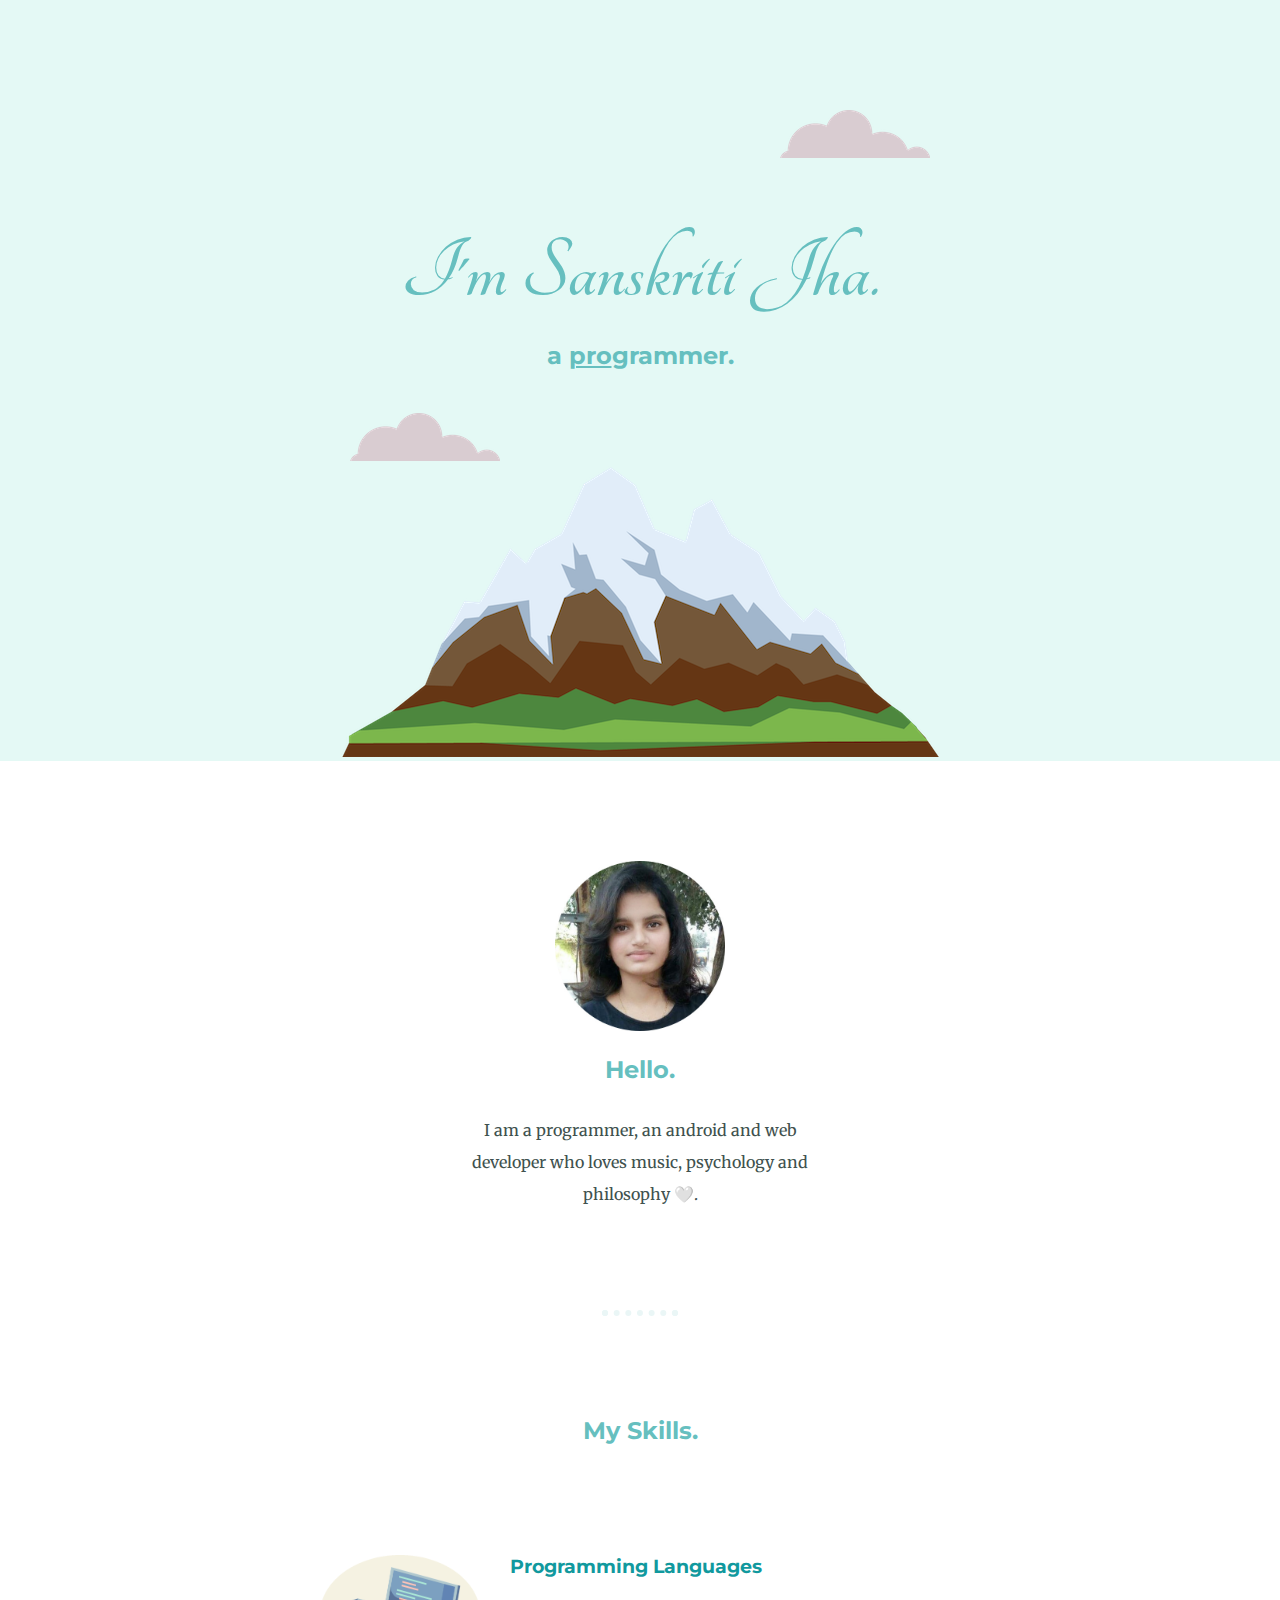
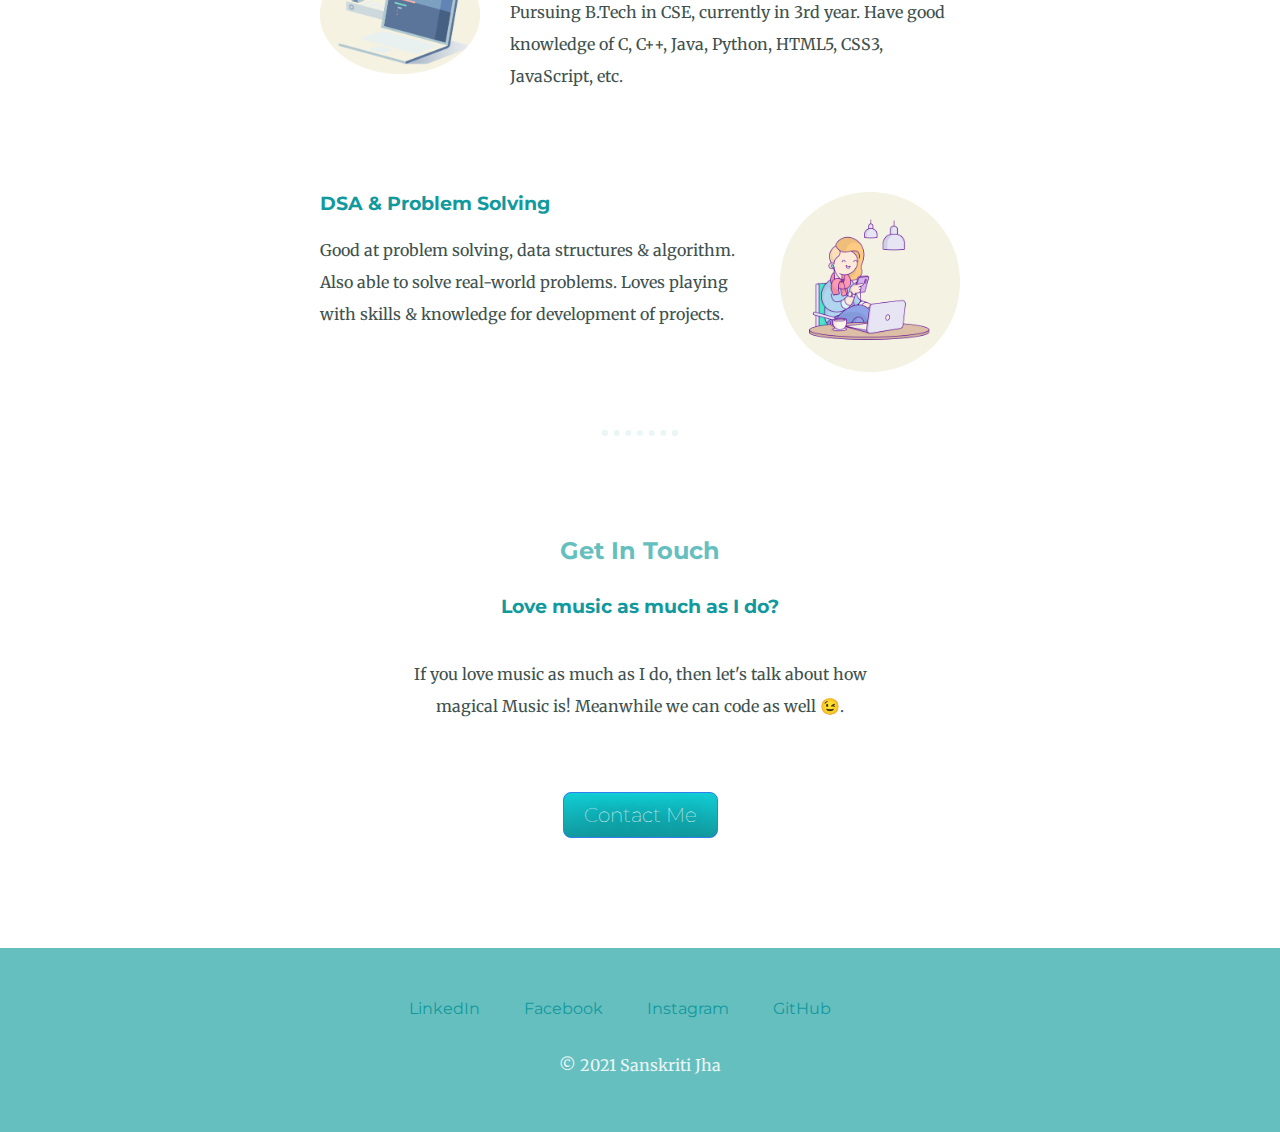
==== index.html @ c0db3d0e "HTML CSS" ====
<!DOCTYPE html>
<html lang="en" dir="ltr">
  <head>
    <meta charset="utf-8">
    <title>Sanskriti Jha</title>
    <link rel="stylesheet" href="CSS\styles.css">
    <link rel="icon" href="Icons\experience.png">
    <link href="https:\\fonts.googleapis.com\css2?family=Merriweather&family=Montserrat&family=Tangerine&display=swap" rel="stylesheet">
  </head>
  <body>
    <div class="top-container">
      <img class="top-cloud" src="My Site\cloud.png" alt="cloud-img">
      <h1>I'm Sanskriti Jha.</h1>
      <h2>a <span class="pro"> pro</span>grammer.</h2>
      <img class="bottom-cloud" src="My Site\cloud.png" alt="cloud-img">
      <img src="My Site\mountain.png" alt="mountain-img">
    </div>
    <div class="middle-container">
      <div class="profile">
        <img src="My Site\sanskriti.jpg" alt="Profile Picture" height="170"/>
        <h2>Hello.</h2>
        <p class="intro">I am a programmer, an android and web developer who loves music, psychology and philosophy 🤍.</p>
      </div>
      <hr>
      <div class="skills">
        <h2>My Skills.</h2>
        <div class="skill-row">
          <img class="coding" src="My Site\circle.comp1.gif" alt="Coding">
          <h3>Programming Languages</h3>
          <p class="p1">Pursuing B.Tech in CSE, currently in 3rd year.
             Have good knowledge of C, C++, Java, Python, HTML5, CSS3, JavaScript, etc.</p>
        </div>
        <div class="skill-row">
          <img class="music" src="My Site\circle.music.gif" alt="Music">
          <h3>DSA & Problem Solving</h3>
          <p class="p2">Good at problem solving, data structures & algorithm. Also able to solve real-world problems. Loves playing with skills & knowledge for development of projects.</p>
        </div>
      </div>
      <hr>
      <div class="contact-me">
        <h2>Get In Touch</h2>
        <h3>Love music as much as I do?</h3>
        <p class="message"> If you love music as much as I do, then let's talk about how magical Music is! Meanwhile we can code as well 😉.</p>
        <a class="btn" href="mailto:sanskriti.jha@live.in">Contact Me</a>
      </div>
  </div>
    <div class="bottom-container">
      <a class="fotter-link" href="https:\\www.linkedin.com/in/sanskriti-jha\" target="_blank">LinkedIn</a>
      <a class="footer-link" href="https:\\www.facebook.com\sanskriti.jha.9" target="_blank">Facebook</a>
      <a class="footer-link" href="https:\\www.instagram.com\sansjha_4900\" target="_blank">Instagram</a>
      <a class="footer-link" href="https:\\github.com\sansjha4900" target="_blank">GitHub</a>
      <a class="footer-link" href="https:\\wa.me\+917566977295" target="_blank"></a>
      <p class="copyright">© 2021 Sanskriti Jha</p>
    </div>
  </body>
</html>
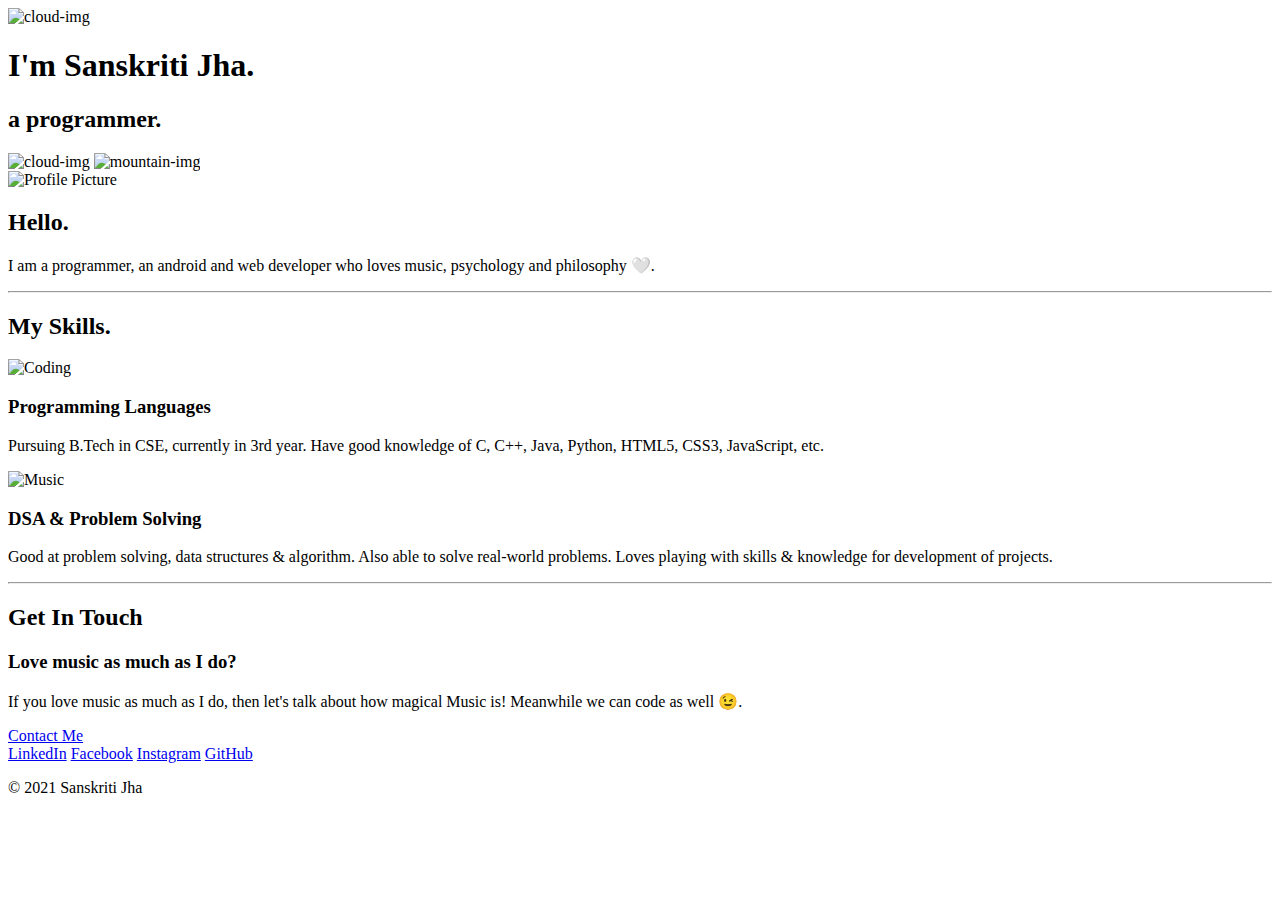
==== commit c80bddd4: "Add files via upload" ====
--- a/index.html
+++ b/index.html
@@ -1,56 +1,56 @@
-<!DOCTYPE html>
-<html lang="en" dir="ltr">
-  <head>
-    <meta charset="utf-8">
-    <title>Sanskriti Jha</title>
-    <link rel="stylesheet" href="CSS\styles.css">
-    <link rel="icon" href="Icons\experience.png">
-    <link href="https:\\fonts.googleapis.com\css2?family=Merriweather&family=Montserrat&family=Tangerine&display=swap" rel="stylesheet">
-  </head>
-  <body>
-    <div class="top-container">
-      <img class="top-cloud" src="My Site\cloud.png" alt="cloud-img">
-      <h1>I'm Sanskriti Jha.</h1>
-      <h2>a <span class="pro"> pro</span>grammer.</h2>
-      <img class="bottom-cloud" src="My Site\cloud.png" alt="cloud-img">
-      <img src="My Site\mountain.png" alt="mountain-img">
-    </div>
-    <div class="middle-container">
-      <div class="profile">
-        <img src="My Site\sanskriti.jpg" alt="Profile Picture" height="170"/>
-        <h2>Hello.</h2>
-        <p class="intro">I am a programmer, an android and web developer who loves music, psychology and philosophy 🤍.</p>
-      </div>
-      <hr>
-      <div class="skills">
-        <h2>My Skills.</h2>
-        <div class="skill-row">
-          <img class="coding" src="My Site\circle.comp1.gif" alt="Coding">
-          <h3>Programming Languages</h3>
-          <p class="p1">Pursuing B.Tech in CSE, currently in 3rd year.
-             Have good knowledge of C, C++, Java, Python, HTML5, CSS3, JavaScript, etc.</p>
-        </div>
-        <div class="skill-row">
-          <img class="music" src="My Site\circle.music.gif" alt="Music">
-          <h3>DSA & Problem Solving</h3>
-          <p class="p2">Good at problem solving, data structures & algorithm. Also able to solve real-world problems. Loves playing with skills & knowledge for development of projects.</p>
-        </div>
-      </div>
-      <hr>
-      <div class="contact-me">
-        <h2>Get In Touch</h2>
-        <h3>Love music as much as I do?</h3>
-        <p class="message"> If you love music as much as I do, then let's talk about how magical Music is! Meanwhile we can code as well 😉.</p>
-        <a class="btn" href="mailto:sanskriti.jha@live.in">Contact Me</a>
-      </div>
-  </div>
-    <div class="bottom-container">
-      <a class="fotter-link" href="https:\\www.linkedin.com/in/sanskriti-jha\" target="_blank">LinkedIn</a>
-      <a class="footer-link" href="https:\\www.facebook.com\sanskriti.jha.9" target="_blank">Facebook</a>
-      <a class="footer-link" href="https:\\www.instagram.com\sansjha_4900\" target="_blank">Instagram</a>
-      <a class="footer-link" href="https:\\github.com\sansjha4900" target="_blank">GitHub</a>
-      <a class="footer-link" href="https:\\wa.me\+917566977295" target="_blank"></a>
-      <p class="copyright">© 2021 Sanskriti Jha</p>
-    </div>
-  </body>
-</html>
+<!DOCTYPE html>
+<html lang="en" dir="ltr">
+  <head>
+    <meta charset="utf-8">
+    <title>Sanskriti Jha</title>
+    <link rel="stylesheet" href="C:\Users\RITES\Desktop\Atom\Project\CSS\styles.css">
+    <link rel="icon" href="C:\Users\RITES\Desktop\Atom\Project\Icons\experience.png">
+    <link href="https:\\fonts.googleapis.com\css2?family=Merriweather&family=Montserrat&family=Tangerine&display=swap" rel="stylesheet">
+  </head>
+  <body>
+    <div class="top-container">
+      <img class="top-cloud" src="C:\Users\RITES\Desktop\Atom\Project\CSS - My Site\cloud.png" alt="cloud-img">
+      <h1>I'm Sanskriti Jha.</h1>
+      <h2>a <span class="pro"> pro</span>grammer.</h2>
+      <img class="bottom-cloud" src="C:\Users\RITES\Desktop\Atom\Project\CSS - My Site\cloud.png" alt="cloud-img">
+      <img src="C:\Users\RITES\Desktop\Atom\Project\CSS - My Site\mountain.png" alt="mountain-img">
+    </div>
+    <div class="middle-container">
+      <div class="profile">
+        <img src="C:\Users\RITES\Desktop\Atom\Project\CSS - My Site\sanskriti.jpg" alt="Profile Picture" height="170"/>
+        <h2>Hello.</h2>
+        <p class="intro">I am a programmer, an android and web developer who loves music, psychology and philosophy 🤍.</p>
+      </div>
+      <hr>
+      <div class="skills">
+        <h2>My Skills.</h2>
+        <div class="skill-row">
+          <img class="coding" src="C:\Users\RITES\Desktop\Atom\Project\CSS - My Site\circle.comp1.gif" alt="Coding">
+          <h3>Programming Languages</h3>
+          <p class="p1">Pursuing B.Tech in CSE, currently in 3rd year.
+             Have good knowledge of C, C++, Java, Python, HTML5, CSS3, JavaScript, etc.</p>
+        </div>
+        <div class="skill-row">
+          <img class="music" src="C:\Users\RITES\Desktop\Atom\Project\CSS - My Site\circle.music.gif" alt="Music">
+          <h3>DSA & Problem Solving</h3>
+          <p class="p2">Good at problem solving, data structures & algorithm. Also able to solve real-world problems. Loves playing with skills & knowledge for development of projects.</p>
+        </div>
+      </div>
+      <hr>
+      <div class="contact-me">
+        <h2>Get In Touch</h2>
+        <h3>Love music as much as I do?</h3>
+        <p class="message"> If you love music as much as I do, then let's talk about how magical Music is! Meanwhile we can code as well 😉.</p>
+        <a class="btn" href="mailto:sanskriti.jha@live.in">Contact Me</a>
+      </div>
+  </div>
+    <div class="bottom-container">
+      <a class="fotter-link" href="https:\\www.linkedin.com/in/sanskriti-jha\" target="_blank">LinkedIn</a>
+      <a class="footer-link" href="https:\\www.facebook.com\sanskriti.jha.9" target="_blank">Facebook</a>
+      <a class="footer-link" href="https:\\www.instagram.com\sansjha_4900\" target="_blank">Instagram</a>
+      <a class="footer-link" href="https:\\github.com\sansjha4900" target="_blank">GitHub</a>
+      <a class="footer-link" href="https:\\wa.me\+917566977295" target="_blank"></a>
+      <p class="copyright">© 2021 Sanskriti Jha</p>
+    </div>
+  </body>
+</html>
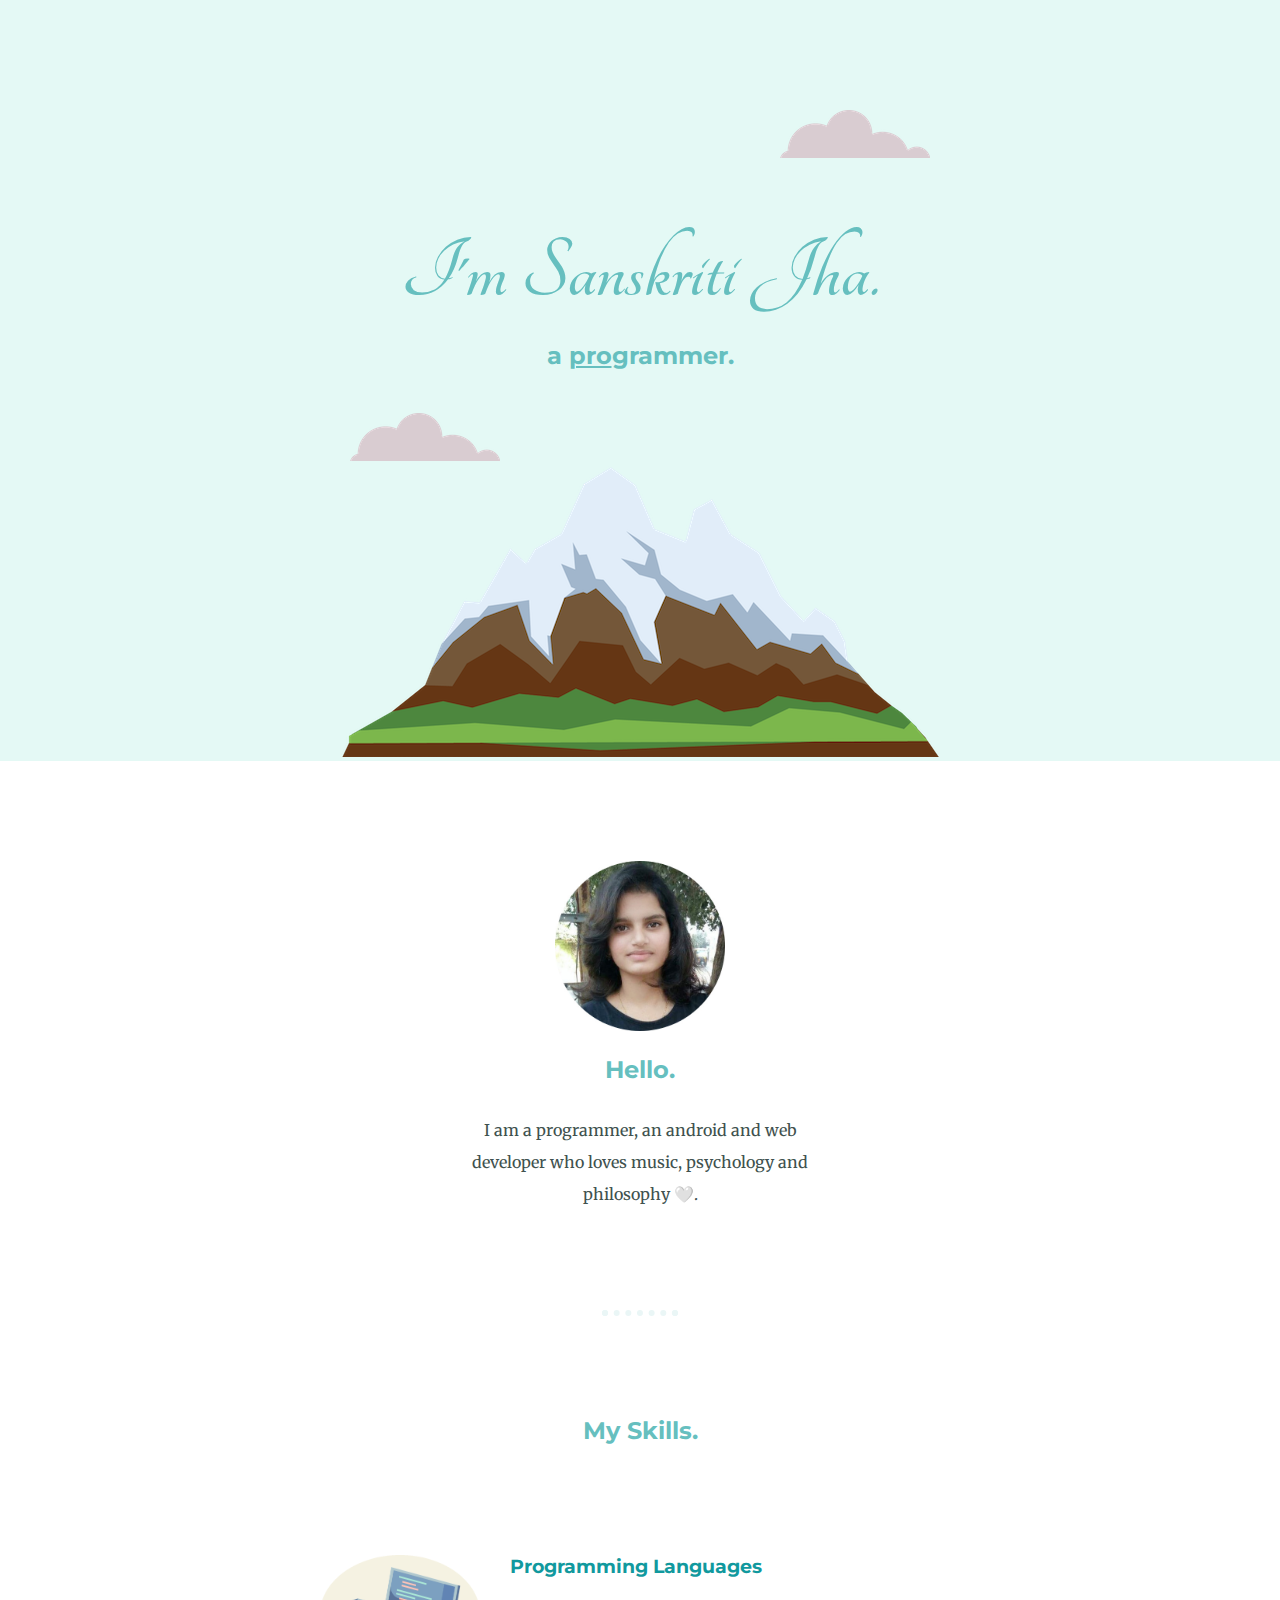
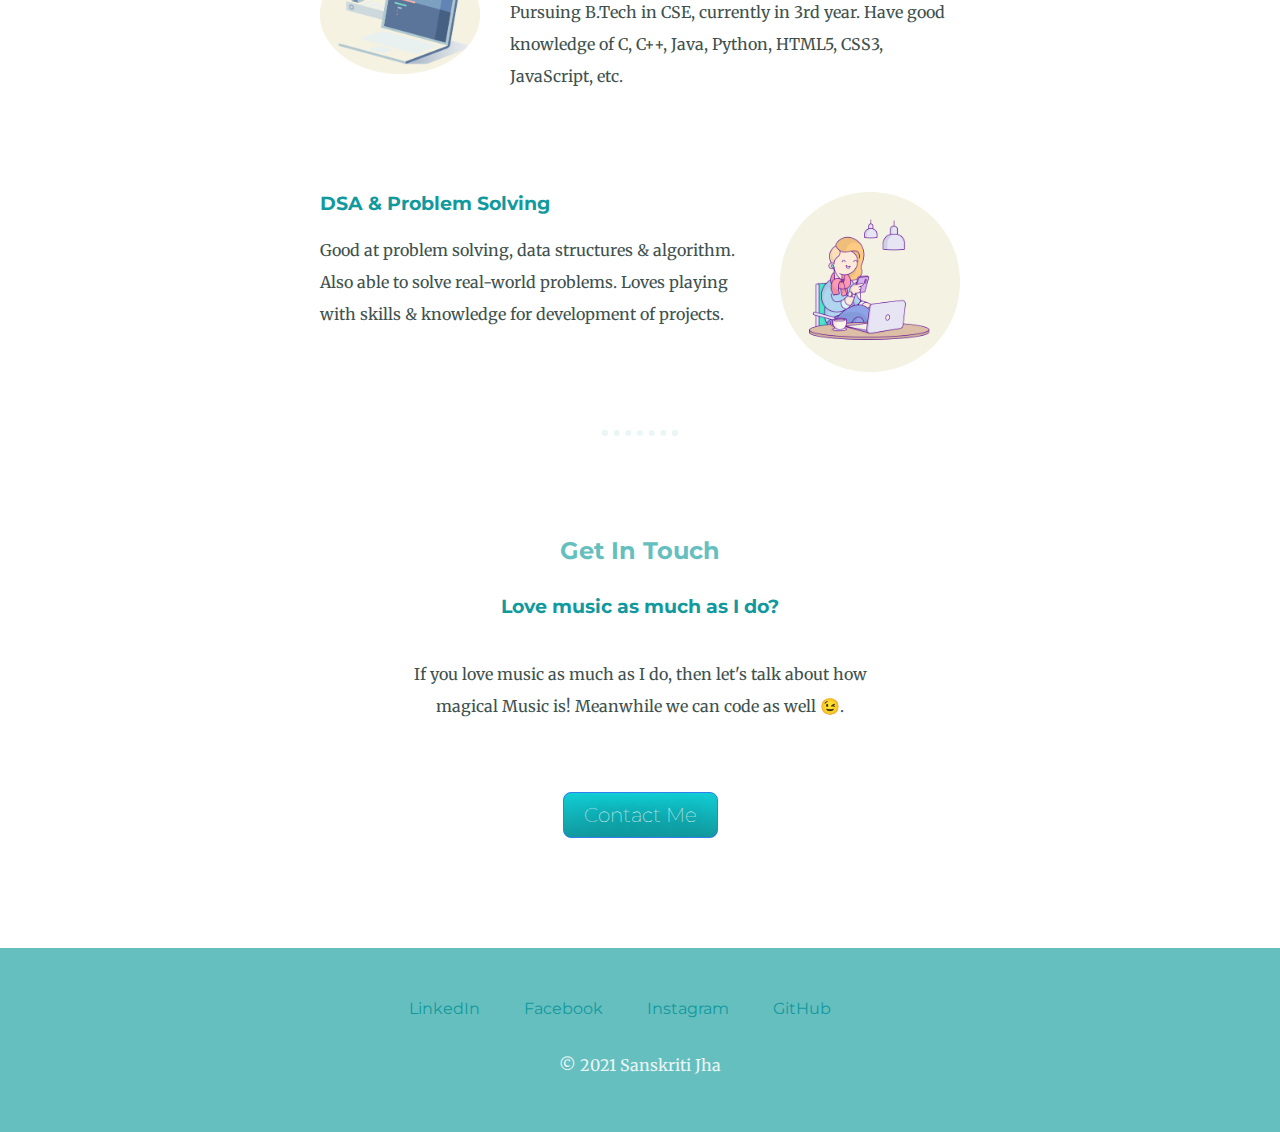
==== commit fc672e44: "Update index.html" ====
--- a/index.html
+++ b/index.html
@@ -3,21 +3,21 @@
   <head>
     <meta charset="utf-8">
     <title>Sanskriti Jha</title>
-    <link rel="stylesheet" href="C:\Users\RITES\Desktop\Atom\Project\CSS\styles.css">
-    <link rel="icon" href="C:\Users\RITES\Desktop\Atom\Project\Icons\experience.png">
+    <link rel="stylesheet" href="CSS\styles.css">
+    <link rel="icon" href="Icons\experience.png">
     <link href="https:\\fonts.googleapis.com\css2?family=Merriweather&family=Montserrat&family=Tangerine&display=swap" rel="stylesheet">
   </head>
   <body>
     <div class="top-container">
-      <img class="top-cloud" src="C:\Users\RITES\Desktop\Atom\Project\CSS - My Site\cloud.png" alt="cloud-img">
+      <img class="top-cloud" src="cloud.png" alt="cloud-img">
       <h1>I'm Sanskriti Jha.</h1>
       <h2>a <span class="pro"> pro</span>grammer.</h2>
-      <img class="bottom-cloud" src="C:\Users\RITES\Desktop\Atom\Project\CSS - My Site\cloud.png" alt="cloud-img">
-      <img src="C:\Users\RITES\Desktop\Atom\Project\CSS - My Site\mountain.png" alt="mountain-img">
+      <img class="bottom-cloud" src="cloud.png" alt="cloud-img">
+      <img src="mountain.png" alt="mountain-img">
     </div>
     <div class="middle-container">
       <div class="profile">
-        <img src="C:\Users\RITES\Desktop\Atom\Project\CSS - My Site\sanskriti.jpg" alt="Profile Picture" height="170"/>
+        <img src="sanskriti.jpg" alt="Profile Picture" height="170"/>
         <h2>Hello.</h2>
         <p class="intro">I am a programmer, an android and web developer who loves music, psychology and philosophy 🤍.</p>
       </div>
@@ -25,13 +25,13 @@
       <div class="skills">
         <h2>My Skills.</h2>
         <div class="skill-row">
-          <img class="coding" src="C:\Users\RITES\Desktop\Atom\Project\CSS - My Site\circle.comp1.gif" alt="Coding">
+          <img class="coding" src="circle.comp1.gif" alt="Coding">
           <h3>Programming Languages</h3>
           <p class="p1">Pursuing B.Tech in CSE, currently in 3rd year.
              Have good knowledge of C, C++, Java, Python, HTML5, CSS3, JavaScript, etc.</p>
         </div>
         <div class="skill-row">
-          <img class="music" src="C:\Users\RITES\Desktop\Atom\Project\CSS - My Site\circle.music.gif" alt="Music">
+          <img class="music" src="circle.music.gif" alt="Music">
           <h3>DSA & Problem Solving</h3>
           <p class="p2">Good at problem solving, data structures & algorithm. Also able to solve real-world problems. Loves playing with skills & knowledge for development of projects.</p>
         </div>
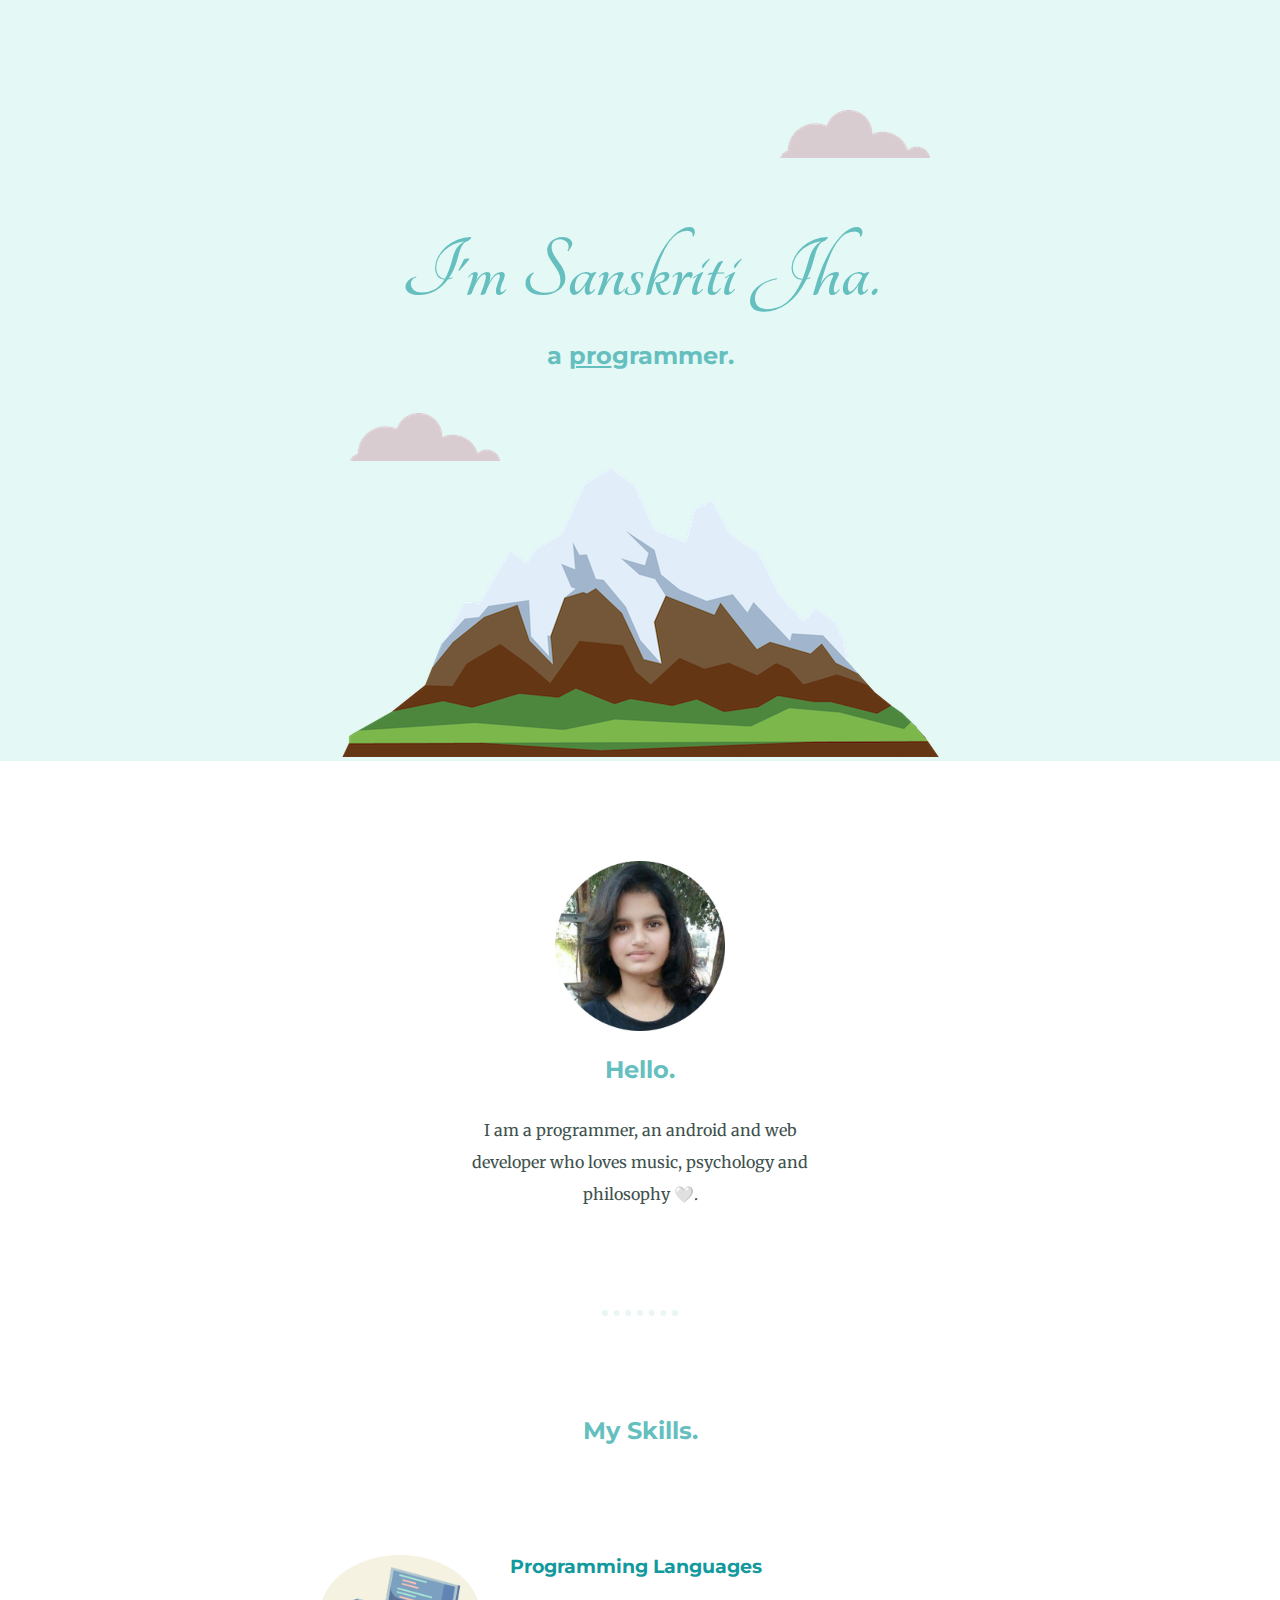
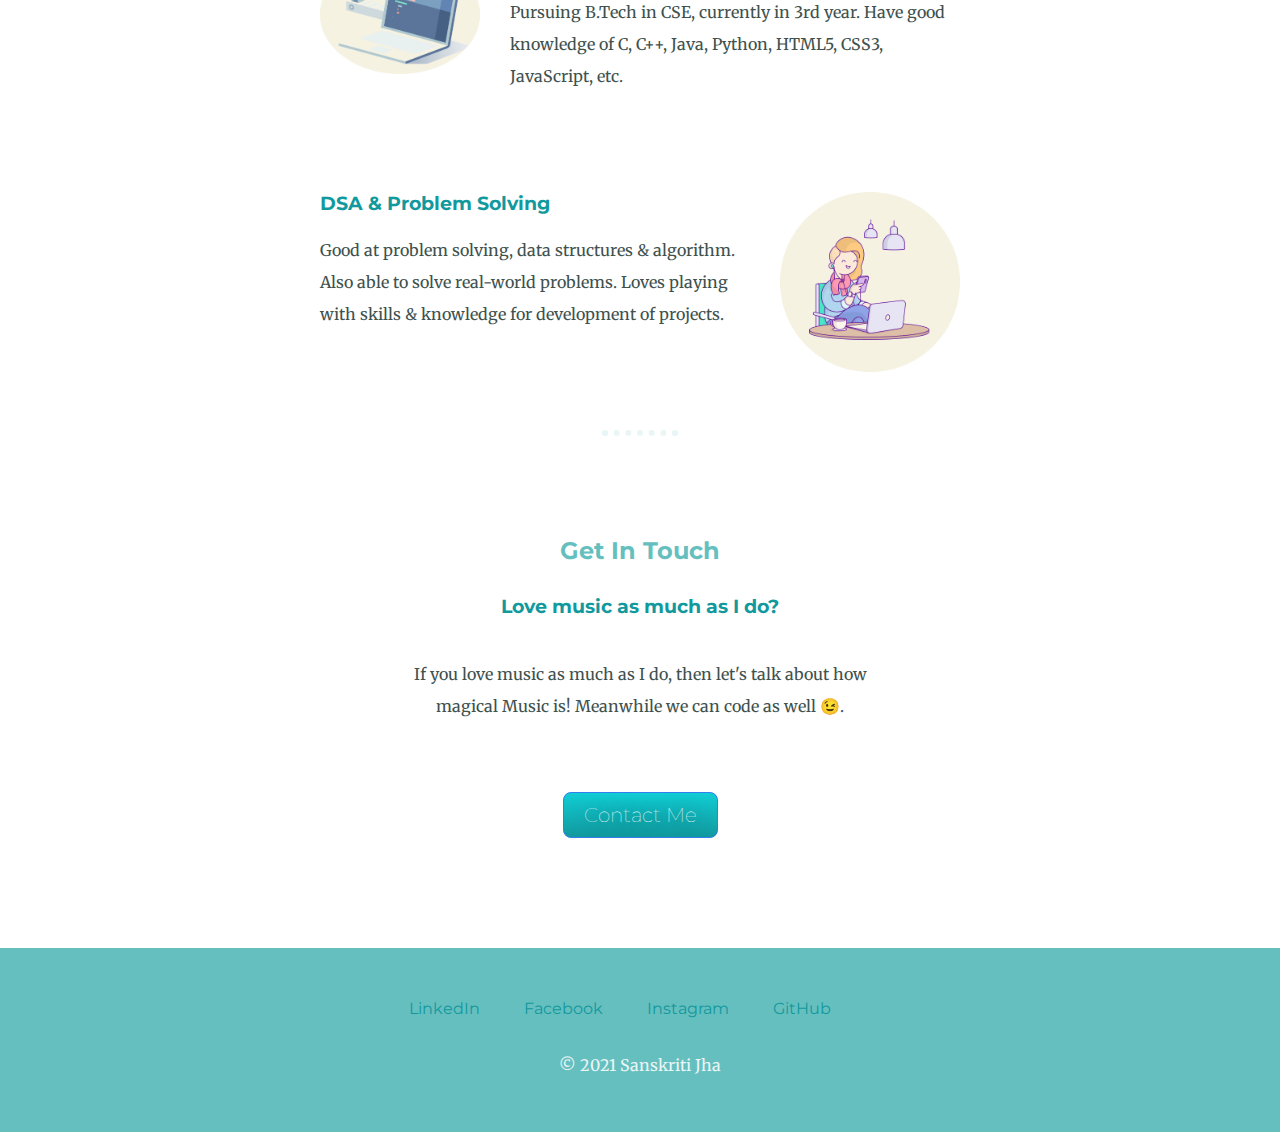
==== commit 220dc223: "Update index.html" ====
--- a/index.html
+++ b/index.html
@@ -3,9 +3,9 @@
   <head>
     <meta charset="utf-8">
     <title>Sanskriti Jha</title>
-    <link rel="stylesheet" href="CSS\styles.css">
-    <link rel="icon" href="Icons\experience.png">
-    <link href="https:\\fonts.googleapis.com\css2?family=Merriweather&family=Montserrat&family=Tangerine&display=swap" rel="stylesheet">
+    <link rel="stylesheet" href="CSS/styles.css">
+    <link rel="icon" href="Icons/experience.png">
+    <link href="https://fonts.googleapis.com/css2?family=Merriweather&family=Montserrat&family=Tangerine&display=swap" rel="stylesheet">
   </head>
   <body>
     <div class="top-container">
@@ -45,11 +45,11 @@
       </div>
   </div>
     <div class="bottom-container">
-      <a class="fotter-link" href="https:\\www.linkedin.com/in/sanskriti-jha\" target="_blank">LinkedIn</a>
-      <a class="footer-link" href="https:\\www.facebook.com\sanskriti.jha.9" target="_blank">Facebook</a>
-      <a class="footer-link" href="https:\\www.instagram.com\sansjha_4900\" target="_blank">Instagram</a>
-      <a class="footer-link" href="https:\\github.com\sansjha4900" target="_blank">GitHub</a>
-      <a class="footer-link" href="https:\\wa.me\+917566977295" target="_blank"></a>
+      <a class="fotter-link" href="https://www.linkedin.com/in/sanskriti-jha/" target="_blank">LinkedIn</a>
+      <a class="footer-link" href="https://www.facebook.com/sanskriti.jha.9" target="_blank">Facebook</a>
+      <a class="footer-link" href="https://www.instagram.com/sansjha_4900/" target="_blank">Instagram</a>
+      <a class="footer-link" href="https://github.com/sansjha4900" target="_blank">GitHub</a>
+      <a class="footer-link" href="https://wa.me/+917566977295" target="_blank"></a>
       <p class="copyright">© 2021 Sanskriti Jha</p>
     </div>
   </body>
--- a/CSS/styles.css
+++ b/CSS/styles.css
@@ -0,0 +1,184 @@
+/* div { background-color: #E4F9F5; } */
+
+/*.p1 {
+  clear: left;
+}
+
+.p2 {
+  clear: right;
+}*/
+
+
+body {
+  margin: 0;
+  color: #40514E;
+  text-align: center;
+  font-family: 'Merriweather', serif;
+}
+
+h1 {
+  margin: 100px auto 0 auto;
+  font-family: 'Tangerine', cursive;
+  font-size: 5.625rem;
+  color: #66BFBF;
+}
+
+h2 {
+  font-family: 'Montserrat', sans-serif;
+  font-size: 1.5rem;
+  color: #66BFBF;
+  padding-bottom: 10px;
+  /*font-weight: normal;*/
+}
+
+h3 {
+  font-family: 'Montserrat', sans-serif;
+  color: #11999E;
+}
+
+a {
+  color: #11999E;
+  margin: 10px 20px;
+  text-decoration: none;
+  font-family: 'Montserrat', sans-serif;
+}
+
+a:hover {
+  color: #EAF6F6;
+}
+
+.copyright {
+  color: #EAF6F6;
+  padding: 15px 0;
+}
+
+p {
+  line-height: 2;
+}
+
+hr {
+  border: dotted #EAF6F6 6px;
+  border-bottom: none;
+  margin: 100px auto;
+  width: 5%;
+}
+
+.top-container {
+  background-color: #E4F9F5;
+  position: relative;
+  padding-top: 125px;
+}
+
+body::-webkit-scrollbar {
+    display: none;
+}
+
+.middle-container {
+  padding: 100px 0;
+  /*background-color: #FDF6F0;*/
+}
+
+.bottom-container {
+  background-color: #66BFBF;
+  padding: 50px 0 20px;
+}
+.message {
+  width: 40%;
+  margin: 40px auto 60px;
+}
+
+.pro {
+  text-decoration: underline;
+}
+
+.intro {
+  width: 30%;
+  margin: auto;
+}
+
+.coding {
+  width: 25%;
+  float: left;
+  margin-right: 30px;
+}
+
+.music {
+  width: 180px;
+  height: 180px;
+  float: right;
+  margin-left: 15px;
+}
+
+.bottom-cloud {
+  position: absolute;
+  left: 350px;
+  bottom: 300px;
+}
+
+.skill-row {
+  width: 50%;
+  text-align: left;
+  margin: 100px auto 100px auto;
+}
+
+.top-cloud {
+  position: absolute;
+  right: 350px;
+  top: 110px;
+}
+
+.btn {
+   background: #11CDD4;
+   background-image: -webkit-linear-gradient(top, #11CDD4, #11999E);
+   background-image: -moz-linear-gradient(top, #11CDD4, #11999E);
+   background-image: -ms-linear-gradient(top, #11CDD4, #11999E);
+   background-image: -o-linear-gradient(top, #11CDD4, #11999E);
+   background-image: -webkit-gradient(to bottom, #11CDD4, #11999E);
+   -webkit-border-radius: 8px;
+   -moz-border-radius: 8px;
+   border-radius: 8px;
+   color: #FFFFFF;
+   font-family: 'Montserrat', sans-serif;
+   font-size: 20px;
+   font-weight: 100;
+   padding: 10px 20px 10px 20px;
+   text-shadow: 1px 1px 20px #000000;
+   border: solid #337FED 1px;
+   text-decoration: none;
+   display: inline-block;
+   cursor: pointer;
+   text-align: center;
+}
+
+.btn:hover {
+   border: solid #337FED 1px;
+   background: #30E3CB;
+   background-image: -webkit-linear-gradient(top, #30E3CB, #2BC4AD);
+   background-image: -moz-linear-gradient(top, #30E3CB, #2BC4AD);
+   background-image: -ms-linear-gradient(top, #30E3CB, #2BC4AD);
+   background-image: -o-linear-gradient(top, #30E3CB, #2BC4AD);
+   background-image: -webkit-gradient(to bottom, #30E3CB, #2BC4AD);
+   -webkit-border-radius: 12px;
+   -moz-border-radius: 12px;
+   border-radius: 12px;
+   text-decoration: none;
+}
+
+/*.float{
+	position:fixed;
+	width:60px;
+	height:60px;
+	bottom:40px;
+	right:40px;
+	background-color:#25d366;
+	color:#FFF;
+	border-radius:50px;
+	text-align:center;
+  font-size:30px;
+	box-shadow: 2px 2px 3px #999;
+  z-index:100;
+}
+
+.my-float{
+	margin-top:16px;
+}*/
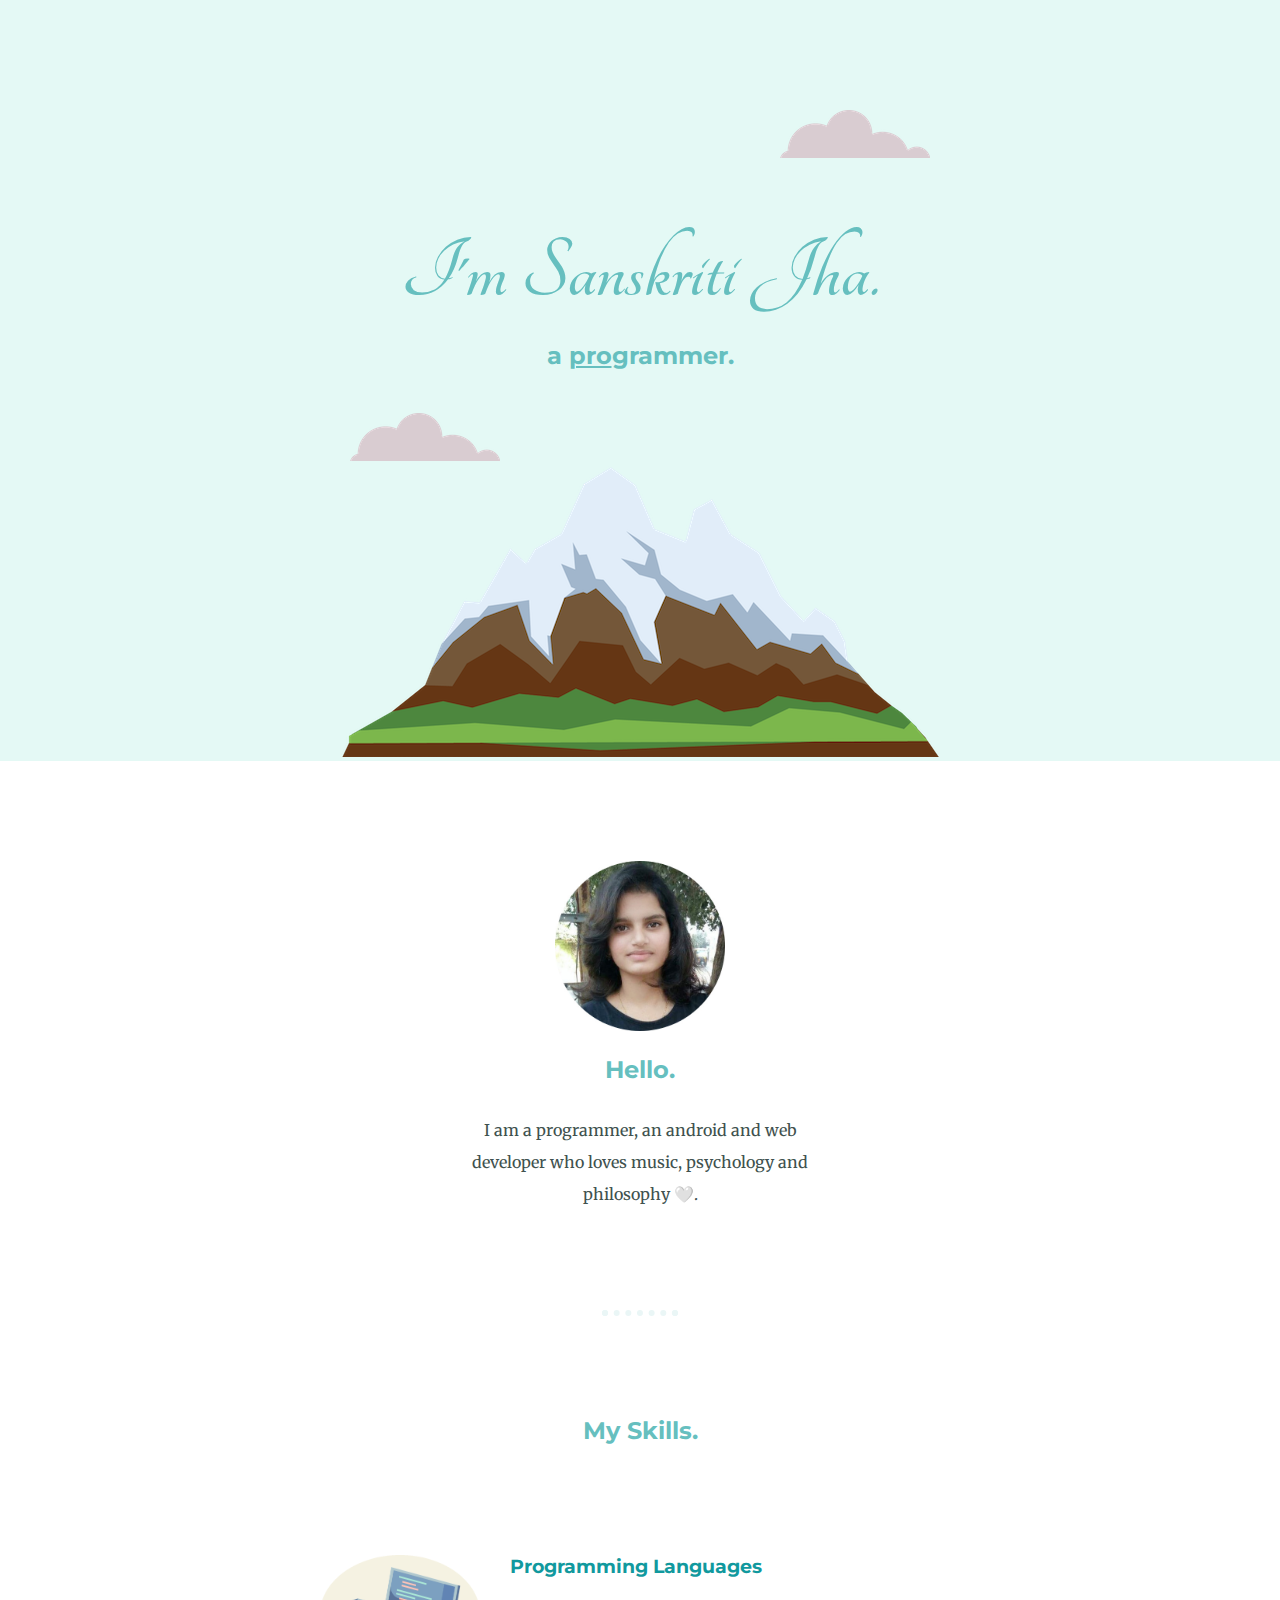
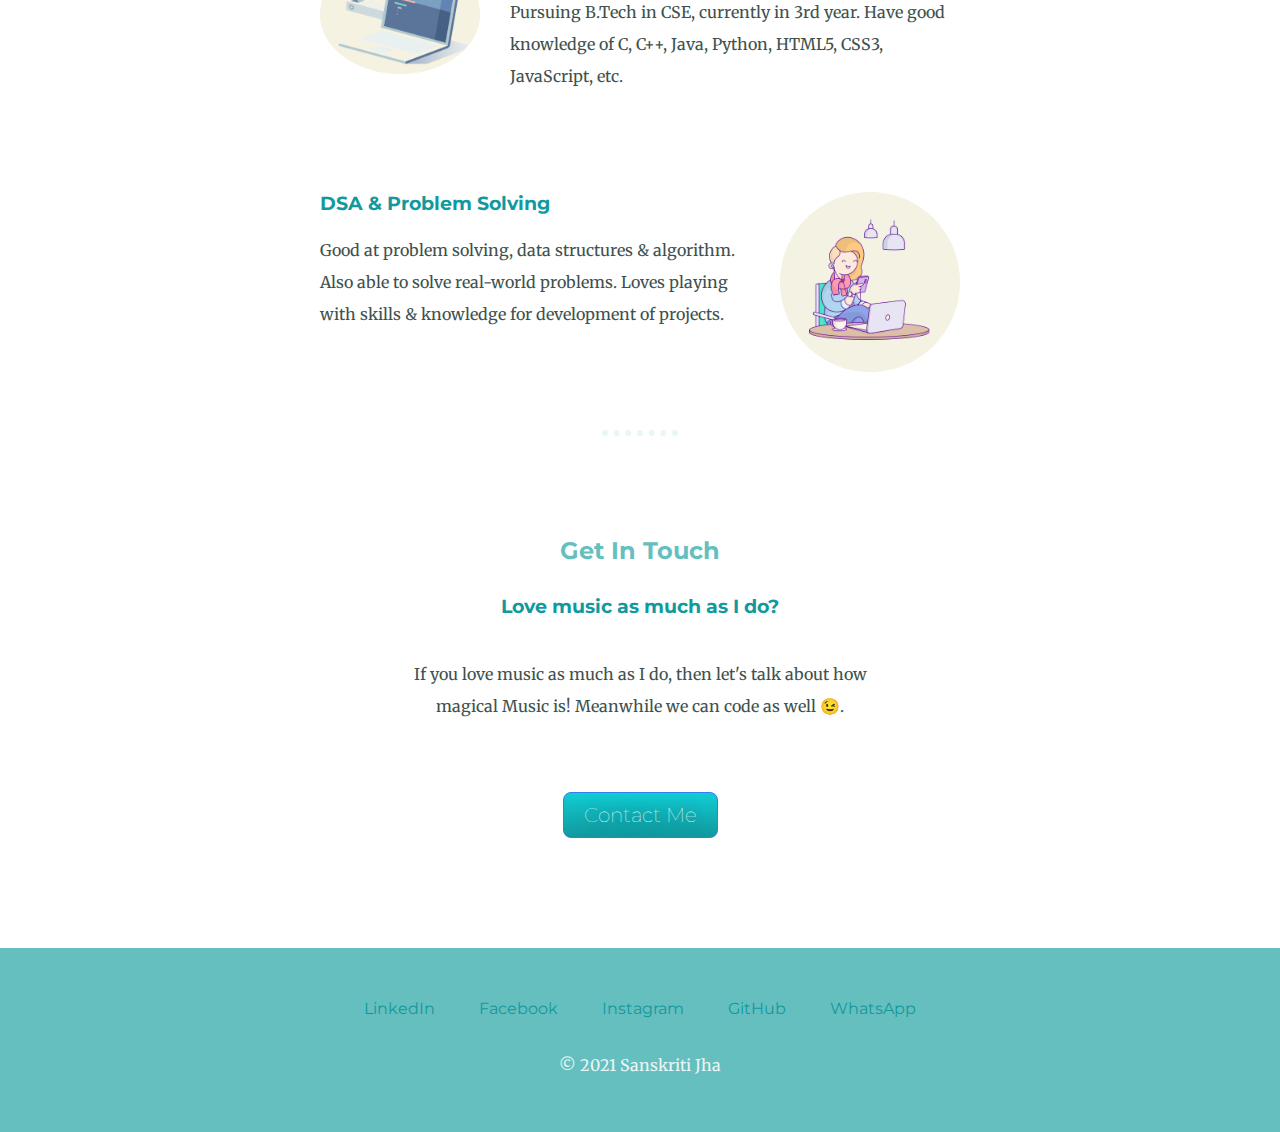
==== commit cd100ee6: "Update index.html" ====
--- a/index.html
+++ b/index.html
@@ -49,7 +49,7 @@
       <a class="footer-link" href="https://www.facebook.com/sanskriti.jha.9" target="_blank">Facebook</a>
       <a class="footer-link" href="https://www.instagram.com/sansjha_4900/" target="_blank">Instagram</a>
       <a class="footer-link" href="https://github.com/sansjha4900" target="_blank">GitHub</a>
-      <a class="footer-link" href="https://wa.me/+917566977295" target="_blank"></a>
+      <a class="footer-link" href="https://wa.me/+917566977295" target="_blank">WhatsApp</a>
       <p class="copyright">© 2021 Sanskriti Jha</p>
     </div>
   </body>
